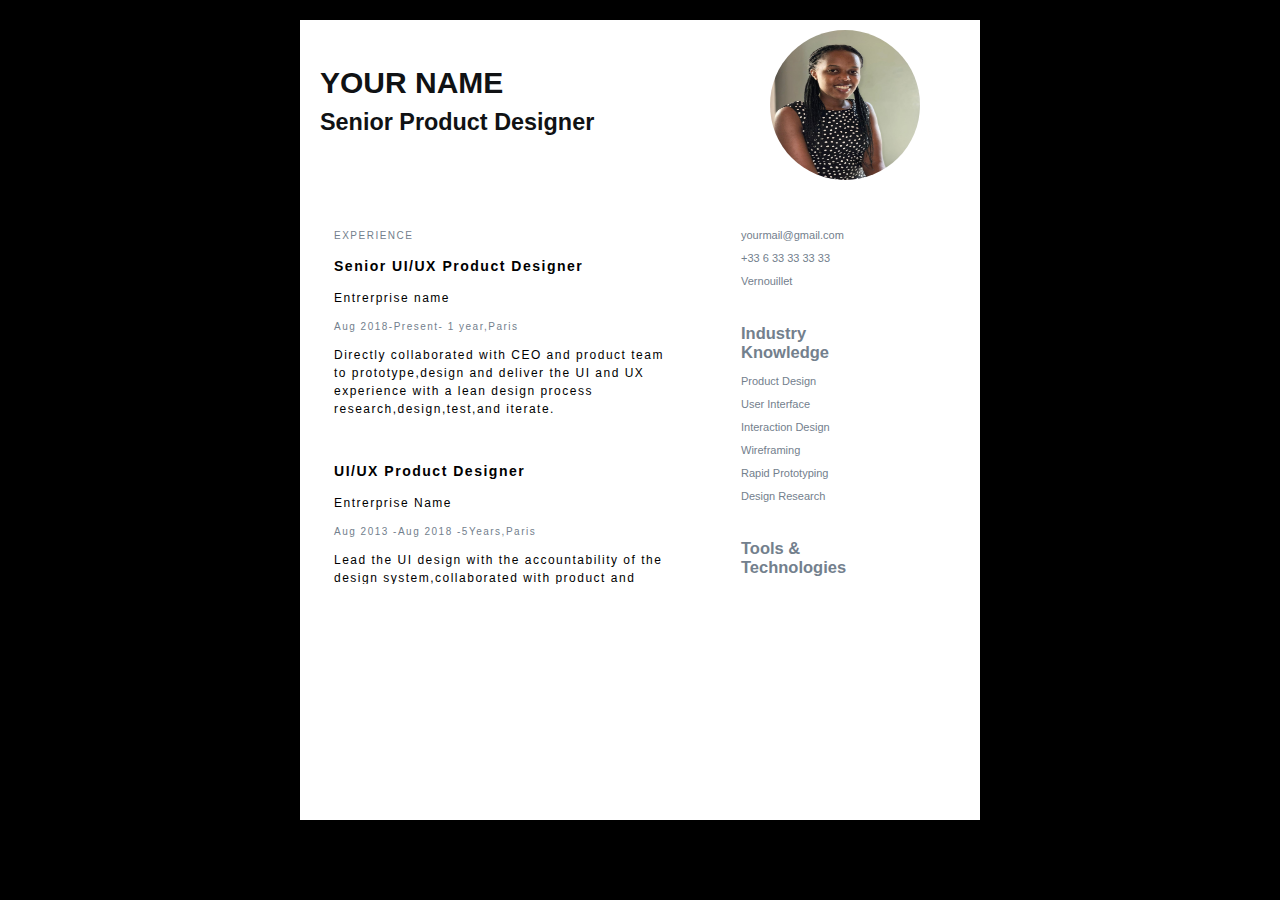
==== Basic_2/index.html @ abb202bf "first commit" ====
<!DOCTYPE html>
<html lang="en">

<head>
    <meta charset="UTF-8">
    <meta http-equiv="X-UA-Compatible" content="IE=edge">
    <meta name="viewport" content="width=device-width, initial-scale=1.0">
    <link rel="stylesheet" href="./css/style.css">
    <title>CV</title>
</head>

<body>
    <main>
        <div class="header">
            <div id="text">
                <h2>YOUR NAME</h2>
                <h3>Senior Product Designer</h3>
            </div>
            <div id="profile">
                <Center><img src="../Picture.jpeg"></Center>
            </div>
        </div>
        <div class="bodyGen">
            <div id="experience">

                <p class="date">EXPERIENCE</p>
                <h3>Senior UI/UX Product Designer</h3>
                <p>Entrerprise name</p>
                <p class="date">Aug 2018-Present- 1 year,Paris</p>
                <p>Directly collaborated with CEO and product team to
                    prototype,design and deliver the UI and UX experience
                    with a lean design process research,design,test,and iterate.
                </p>
                </br>
                <h3>UI/UX Product Designer</h3>
                <p>Entrerprise Name</p>
                <p class="date">Aug 2013 -Aug 2018 -5Years,Paris</p>
                <p>Lead the UI design with the accountability
                    of the design system,collaborated with product
                    and development teams on core projects to improve
                    product interfaces and experiences.
                </p>
                </br>
                <h3>UI Designer</h3>
                <p>Entrerprise Name</p>
                <p class="date">Aug 2012- July 2013- 1 year,Paris</p>
                <p>Designed mobile UI applications for Orange R&D
                    departement,BNP,Paribas,La Poste,Le Cned...
                </p>
                </br>

                <h3>Graphic Designer</h3>
                <p>Entrerprise name</p>
                <p class="date">sept 2010- july2012 - 2 years,Paris</p>
                <p>Designed print and web applications for Pau Brasil,
                    Renault,Le theatre du Mantois,La mairie de Mantes la
                    la ville...
                </p>
                </br>
                <p class="date">EDUCATION</p>
                <h3>Bachelor European in Graphic Design</h3>
                <h>school name</h></br>
                <h class="date">2009-2010,Bagnolet</h>
                </br>
                <h3>BTS Communication Visuelle option Multimedia</h3>
                <p>School name</p>
                <p class="date">2007-2009,Bagnolet</p>
            </div>
            <div id="address">
                <p>yourmail@gmail.com</p>
                <p>+33 6 33 33 33 33 </p>
                <p>Vernouillet</p>
                </br>
                <h2>Industry Knowledge</h2>
                <p>Product Design</p>
                <p>User Interface</p>
                <p>Interaction Design</p>
                <p>Wireframing</p>
                <p>Rapid Prototyping</p>
                <p>Design Research</p>
                </br>
                <h2>Tools & Technologies</h2>
                <p>Figma,Sketch,Protopie</p>
                <p>Framer,Invision,Abstract</p>
                <p>Zeplin,Google Analytics</p>
                <p>Amplitude,Fullstory...</p>
                </br>
                <h2>Other Skills</h2>
                <p>HTML,CSS,jQuery</p>
                </br>
                <h2>Languages</h2>
                <p>French(native)</p>
                <p>English(professionnal)</p>
                </br>
                <h2>Social</h2>
                <p>yoursite.com</p>
                <p>linkedin.com/in/yourname</p>
                <p>dribbble.com/yourname</p>

            </div>
        </div>
        </div>

    </main>
</body>

</html>
---- Basic_2/css/style.css ----
@media screen and (max-width: 480px){
    *{
        box-sizing:border-box;
    }
    html,
    body{
    background-color: black;
    margin:0px;
    padding: 0px;
    padding-left: 4%; 
    padding-right: 4%;
    
    }
    main{
        width: 100%;
        height: 1200px;
        background-color: #fff;
    }
   
   
    .header{
        height: auto;   
        display: flex;
        justify-content: space-between;
        flex-wrap: wrap-reverse;
        padding-right: 10px;
    }
   
   
    #text{
        /* background-color: burlywood; */
        width: 300px;
        padding: 10px;
        font-family: Arial;
        font-size: 10px;
        line-height: 15px;
        color: #101214;
    }

    #text:hover{
        color: brown;
    }
    
    .bodyGen{
    /* background: cornflowerblue; */
        display: flex;
        flex-wrap: wrap-reverse;
    }
    #profile{
        /* background-color: blue; */
        width: 250px;
        padding-top: 20px;
    
    }
    img{
        width: 150px;
        height: 150px;
        border-radius: 50%;
        /* padding-top: 20px; */
    }
    
    
    #experience{
        
        overflow:hidden;
        overflow-y: scroll;
    
        width: 407px;
        height: 400px;
    
        font-size: 12px;
        line-height: 18px;
        letter-spacing: 1.5px;
        /* background: #E5E5E5; */
        padding: 5%;
        font-family: Arial, Helvetica, sans-serif;
    
    } 
    #address{
        padding: 5%;
        overflow:hidden;
        overflow-y: scroll;
    
        width: 200px;
        height: 400px;
        color: #73808D;
        font-family: Arial, Helvetica, sans-serif;
        font-size: 11px;
    }
    
    .date{
        color: #73808D;
        font-size: 10px;
        line-height: 15px;
    }
    

    }

@media screen and (min-width: 481px)and (max-width: 1440px){
    *{
        box-sizing:border-box;
    }
    html,
    body{
    background-color: black;
    margin:0px;
    padding: 0px;
    padding-left: 150px; 
    padding-right: 150px;
    padding-top: 10px;
    
    }
    main{
        width: 100%;
        height: 800px;
        background-color: #fff;
    }
    
    .header{
        height: auto;   
        display: flex;
        justify-content: space-between;
        flex-wrap: wrap-reverse;
        padding-right: 10px;
        padding-top: 10px;
    }
    #text{
        /* background-color: burlywood; */
        width: 350px;
        padding: 20px;
        font-family: Arial;
        font-size: 20px;
        line-height: 15px;
        color: #101214;
    }
    #text:hover{
        color: brown;
    }
    
    .bodyGen{
    /* background: cornflowerblue; */
    display: flex;
    }
    #profile{
        /* background-color: blue; */
        width: 250px;
    
    }
    img{
        width: 150px;
        height: 150px;
        border-radius: 50%;
    }
    
    
    #experience{
        
        overflow:hidden;
        overflow-y: scroll;
    
        width: 407px;
        height: 400px;
    
        font-size: 12px;
        line-height: 18px;
        letter-spacing: 1.5px;
        /* background: #E5E5E5; */
        padding: 5%;
        font-family: Arial, Helvetica, sans-serif;
    
    } 
    #address{
        padding: 5%;
        overflow:hidden;
        overflow-y: scroll;
    
        width: 200px;
        height: 400px;
        color: #73808D;
        font-family: Arial, Helvetica, sans-serif;
        font-size: 11px;
    }
    
    .date{
        color: #73808D;
        font-size: 10px;
        line-height: 15px;
    }
    
}
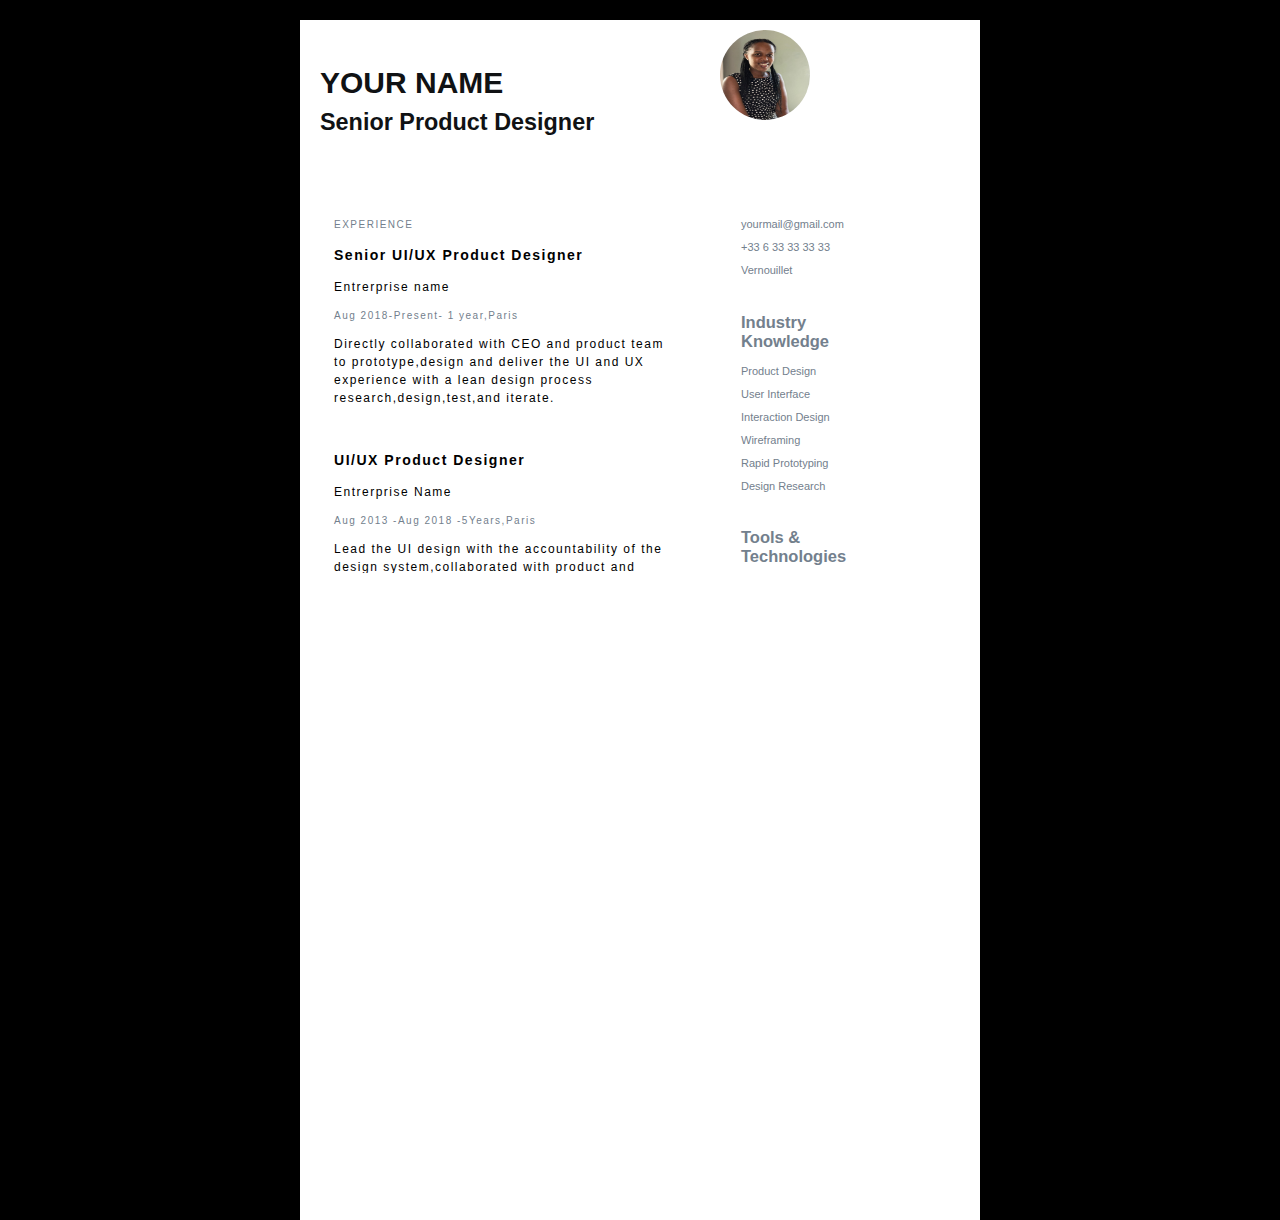
==== commit 9f1fafa2: "sixth commit" ====
--- a/Basic_2/index.html
+++ b/Basic_2/index.html
@@ -5,7 +5,7 @@
     <meta charset="UTF-8">
     <meta http-equiv="X-UA-Compatible" content="IE=edge">
     <meta name="viewport" content="width=device-width, initial-scale=1.0">
-    <link rel="stylesheet" href="./css/style.css">
+    <link rel="stylesheet" href="./main.css">
     <title>CV</title>
 </head>
 
@@ -17,7 +17,7 @@
                 <h3>Senior Product Designer</h3>
             </div>
             <div id="profile">
-                <Center><img src="../Picture.jpeg"></Center>
+                <img src="Picture.jpeg">
             </div>
         </div>
         <div class="bodyGen">
@@ -102,6 +102,7 @@
         </div>
 
     </main>
+
 </body>
 
 </html>--- a/Basic_2/main.css
+++ b/Basic_2/main.css
@@ -0,0 +1,200 @@
+
+@media screen and (max-width: 480px){
+    *{
+        box-sizing:border-box;
+    }
+    html,
+    body{
+    background-color: black;
+    margin:0px;
+    padding: 0px;
+    padding-left: 4%; 
+    padding-right: 4%;
+    
+    }
+    main{
+        width: 100%;
+        height: 1200px;
+        background-color: #fff;
+    }
+   
+   
+    .header{
+        height: auto;   
+        display: flex;
+        justify-content: space-between;
+        flex-wrap: wrap-reverse;
+        padding-right: 10px;
+    }
+   
+   
+    #text{
+        /* background-color: burlywood; */
+        width: 300px;
+        padding: 10px;
+        font-family: Arial;
+        font-size: 10px;
+        line-height: 15px;
+        color: #101214;
+    }
+
+    #text:hover{
+        color: brown;
+    }
+    
+    .bodyGen{
+    /* background: cornflowerblue; */
+        display: flex;
+        flex-wrap: wrap-reverse;
+    }
+    #profile{
+        /* background-color: blue; */
+        width: 250px;
+        padding-top: 20px;
+    
+    }
+    img{
+        width: 150px;
+        height: 150px;
+        border-radius: 50%;
+        /* padding-top: 20px; */
+    }
+    
+    
+    #experience{
+        
+        overflow:hidden;
+        overflow-y: scroll; 
+    
+        width: 407px;
+        height: 400px;
+    
+        font-size: 12px;
+        line-height: 18px;
+        letter-spacing: 1.5px;
+        /* background: #E5E5E5; */
+        padding: 5%;
+        font-family: Arial, Helvetica, sans-serif;
+    
+    } 
+    #address{
+        padding: 5%;
+        overflow:hidden;
+        overflow-y: scroll; 
+    
+        width: 200px;
+        height: 400px;
+        color: #73808D;
+        font-family: Arial, Helvetica, sans-serif;
+        font-size: 11px;
+    }
+    
+    .date{
+        color: #73808D;
+        font-size: 10px;
+        line-height: 15px;
+    }
+    
+
+    }
+
+@media screen and (min-width: 481px)and (max-width: 1440px){
+    *{
+        box-sizing:border-box;
+    }
+    html,
+    body{
+    background-color: black;
+    margin:0px;
+    padding: 0px;
+    padding-left: 150px; 
+    padding-right: 150px;
+    padding-top: 10px;
+    
+    }
+    main{
+        width: 100%;
+        height: 1200px;
+        background-color: #fff;
+    }
+    
+    .header{
+        height: auto;   
+        display: flex;
+        justify-content: space-between;
+        flex-wrap: wrap-reverse;
+        padding-right: 10px;
+        padding-top: 10px;
+    }
+
+    .sticky {
+        position: fixed;
+        top: 0;
+        width: 100%
+      }
+
+
+    #text{
+        /* background-color: burlywood; */
+        width: 350px;
+        padding: 20px;
+        font-family: Arial;
+        font-size: 20px;
+        line-height: 15px;
+        color: #101214;
+    }
+    #text:hover{
+        color: brown;
+    }
+    
+    .bodyGen{
+    /* background: cornflowerblue; */
+    display: flex;
+    }
+    #profile{
+        /* background-color: blue;  */
+        width: 250px;
+    
+    }
+    img{
+        width: 90px;
+        height: 90px;
+        border-radius: 50%;
+    }
+    
+    
+    #experience{
+        
+        overflow:hidden;
+        overflow-y: scroll; 
+    
+        width: 407px;
+        height: 400px;
+    
+        font-size: 12px;
+        line-height: 18px;
+        letter-spacing: 1.5px;
+        /* background: #E5E5E5; */
+        padding: 5%;
+        font-family: Arial, Helvetica, sans-serif;
+    
+    } 
+    #address{
+        padding: 5%;
+        overflow:hidden;
+        overflow-y: scroll; 
+    
+        width: 200px;
+        height: 400px;
+        color: #73808D;
+        font-family: Arial, Helvetica, sans-serif;
+        font-size: 11px;
+    }
+    
+    .date{
+        color: #73808D;
+        font-size: 10px;
+        line-height: 15px;
+    }
+    
+}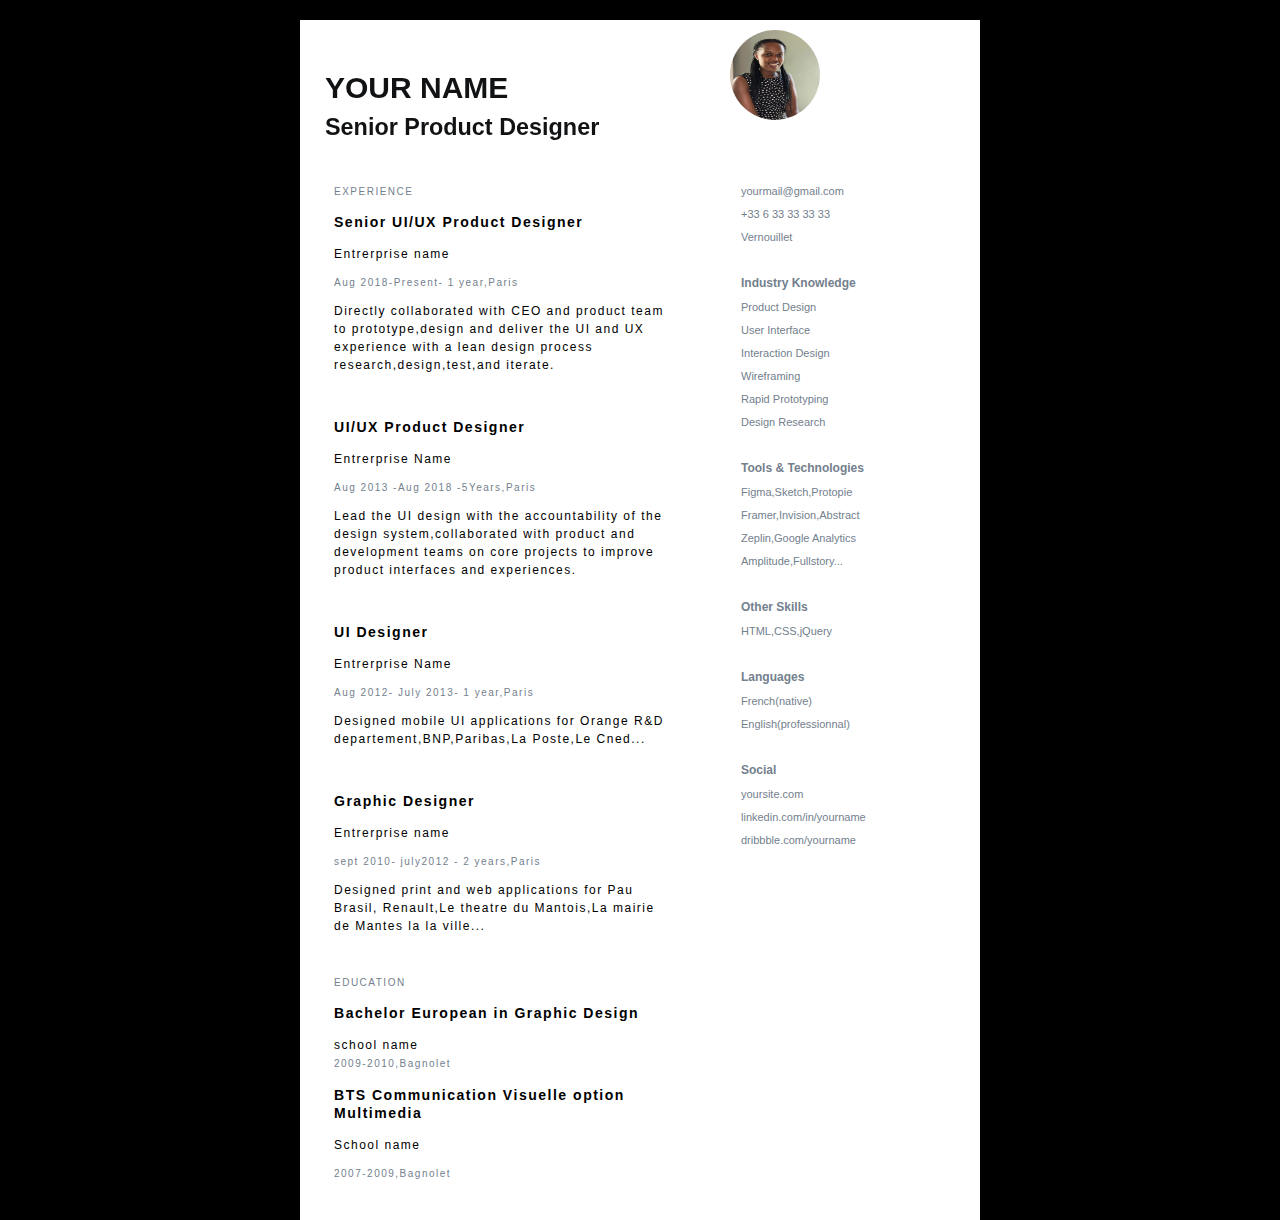
==== commit 4b2ddaa6: "commit Seven" ====
--- a/Basic_2/index.html
+++ b/Basic_2/index.html
@@ -17,7 +17,7 @@
                 <h3>Senior Product Designer</h3>
             </div>
             <div id="profile">
-                <img src="Picture.jpeg">
+                <center><img src="Picture.jpeg"></center>
             </div>
         </div>
         <div class="bodyGen">
@@ -71,7 +71,7 @@
                 <p>+33 6 33 33 33 33 </p>
                 <p>Vernouillet</p>
                 </br>
-                <h2>Industry Knowledge</h2>
+                <h2 class="titleOne">Industry Knowledge</h2>
                 <p>Product Design</p>
                 <p>User Interface</p>
                 <p>Interaction Design</p>
@@ -79,28 +79,26 @@
                 <p>Rapid Prototyping</p>
                 <p>Design Research</p>
                 </br>
-                <h2>Tools & Technologies</h2>
+                <h2 class="titleOne">Tools & Technologies</h2>
                 <p>Figma,Sketch,Protopie</p>
                 <p>Framer,Invision,Abstract</p>
                 <p>Zeplin,Google Analytics</p>
                 <p>Amplitude,Fullstory...</p>
                 </br>
-                <h2>Other Skills</h2>
+                <h2 class="titleOne">Other Skills</h2>
                 <p>HTML,CSS,jQuery</p>
                 </br>
-                <h2>Languages</h2>
+                <h2 class="titleOne">Languages</h2>
                 <p>French(native)</p>
                 <p>English(professionnal)</p>
                 </br>
-                <h2>Social</h2>
+                <h2 class="titleOne">Social</h2>
                 <p>yoursite.com</p>
                 <p>linkedin.com/in/yourname</p>
                 <p>dribbble.com/yourname</p>
 
             </div>
         </div>
-        </div>
-
     </main>
 
 </body>
--- a/Basic_2/main.css
+++ b/Basic_2/main.css
@@ -14,7 +14,7 @@
     }
     main{
         width: 100%;
-        height: 1200px;
+        height: 800px;
         background-color: #fff;
     }
    
@@ -125,19 +125,20 @@
         flex-wrap: wrap-reverse;
         padding-right: 10px;
         padding-top: 10px;
-    }
-
-    .sticky {
+
         position: fixed;
-        top: 0;
-        width: 100%
-      }
-
+        z-index: 10;
+    }
+
+    
+    .titleOne{
+        font-size: 12px;
+    }
 
     #text{
         /* background-color: burlywood; */
         width: 350px;
-        padding: 20px;
+        padding: 25px;
         font-family: Arial;
         font-size: 20px;
         line-height: 15px;
@@ -150,6 +151,9 @@
     .bodyGen{
     /* background: cornflowerblue; */
     display: flex;
+    z-index: 1;
+    padding-top: 120px;
+
     }
     #profile{
         /* background-color: blue;  */
@@ -165,8 +169,8 @@
     
     #experience{
         
-        overflow:hidden;
-        overflow-y: scroll; 
+        /* overflow:hidden;
+        overflow-y: scroll;  */
     
         width: 407px;
         height: 400px;
@@ -181,8 +185,8 @@
     } 
     #address{
         padding: 5%;
-        overflow:hidden;
-        overflow-y: scroll; 
+        /* overflow:hidden;
+        overflow-y: scroll;  */
     
         width: 200px;
         height: 400px;
